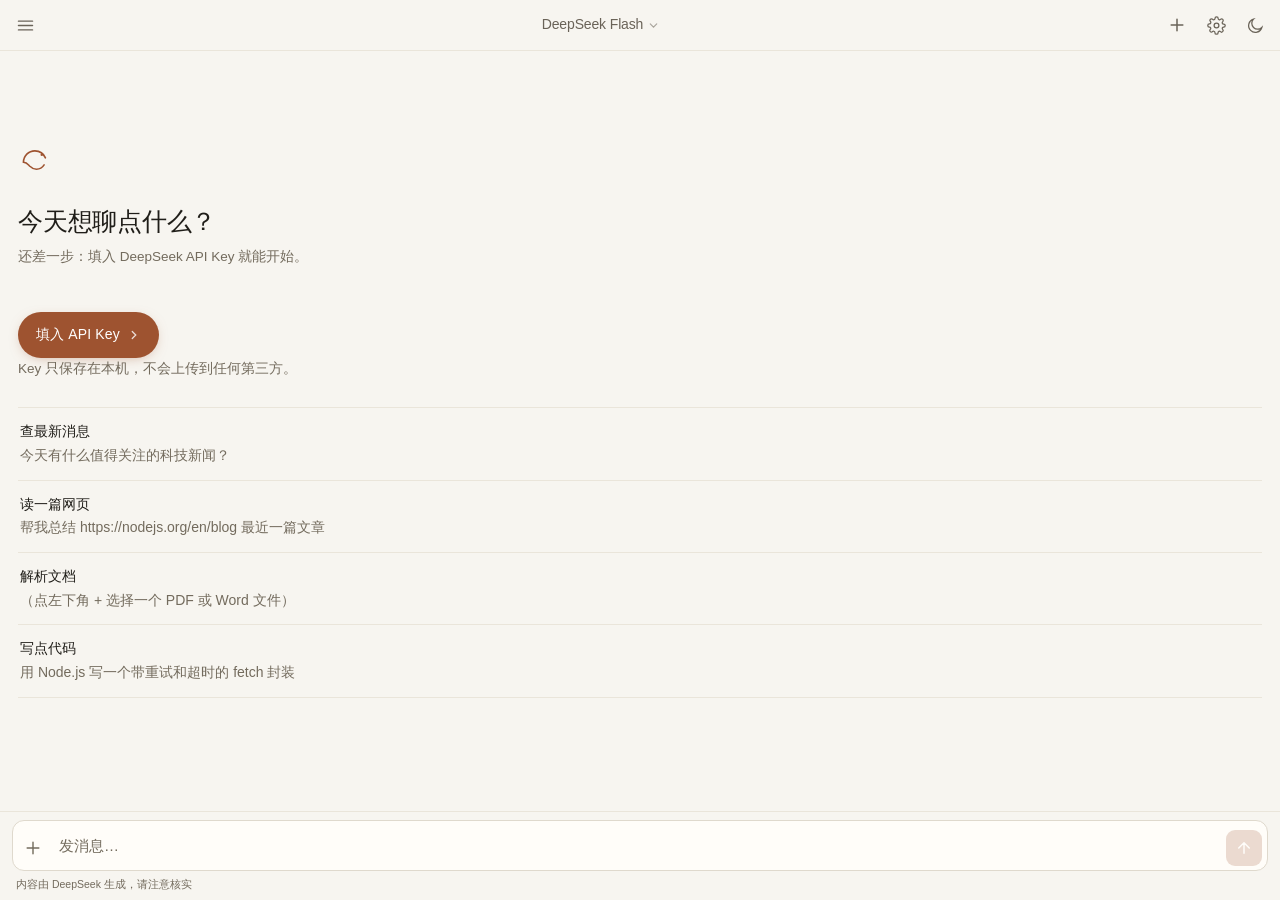
==== android-app/app/src/main/assets/www/index.html @ 434c4b9a "Initial commit: DeepSeek chat app Zero-dependency Node 20+ chat client for DeepSeek's official tool " ====
<!DOCTYPE html>
<html lang="zh-CN">
<head>
<meta charset="UTF-8">
<meta name="viewport" content="width=device-width, initial-scale=1.0, maximum-scale=1.0, user-scalable=no, viewport-fit=cover">
<meta name="theme-color" content="#f7f5f0">
<script>
/* 首帧前定主题：避免深色用户看到一帧白底闪烁。
   这段必须是同步内联脚本，放在任何样式之前。 */
(function () {
  var t;
  try {
    var saved = localStorage.getItem('ds.theme');
    if (saved) t = JSON.parse(saved);
  } catch (e) {}
  if (t !== 'dark' && t !== 'light') {
    t = window.matchMedia('(prefers-color-scheme: dark)').matches ? 'dark' : 'light';
  }
  document.documentElement.dataset.theme = t;
  var m = document.querySelector('meta[name="theme-color"]');
  if (m) m.setAttribute('content', t === 'dark' ? '#17150f' : '#f7f5f0');
})();
</script>
<title>DeepSeek 助手</title>
<link rel="stylesheet" href="style.css">
</head>
<body>

<div class="app" id="app">

  <!-- ============ 顶栏 ============ -->
  <header class="topbar" id="topbar">
    <button class="icon-btn" id="btnMenu" aria-label="会话列表">
      <svg viewBox="0 0 24 24" width="21" height="21" fill="none" stroke="currentColor" stroke-width="1.7" stroke-linecap="round">
        <path d="M4 7h16M4 12h16M4 17h16"/>
      </svg>
    </button>

    <button class="model-pick" id="btnModel">
      <span id="modelName">DeepSeek</span>
      <svg class="chev" viewBox="0 0 24 24" width="13" height="13" fill="none" stroke="currentColor" stroke-width="2" stroke-linecap="round">
        <path d="m6 9 6 6 6-6"/>
      </svg>
    </button>

    <button class="icon-btn" id="btnNew" aria-label="新对话">
      <svg viewBox="0 0 24 24" width="20" height="20" fill="none" stroke="currentColor" stroke-width="1.8" stroke-linecap="round">
        <path d="M12 5v14M5 12h14"/>
      </svg>
    </button>

    <button class="icon-btn" id="btnSettings" aria-label="设置">
      <svg viewBox="0 0 24 24" width="19" height="19" fill="none" stroke="currentColor" stroke-width="1.6" stroke-linecap="round">
        <circle cx="12" cy="12" r="3"/>
        <path d="M19.4 15a1.7 1.7 0 0 0 .34 1.87l.06.06a2 2 0 1 1-2.83 2.83l-.06-.06a1.7 1.7 0 0 0-1.87-.34 1.7 1.7 0 0 0-1.03 1.56V21a2 2 0 1 1-4 0v-.09A1.7 1.7 0 0 0 8.9 19.3a1.7 1.7 0 0 0-1.87.34l-.06.06a2 2 0 1 1-2.83-2.83l.06-.06A1.7 1.7 0 0 0 4.7 15a1.7 1.7 0 0 0-1.56-1.03H3a2 2 0 1 1 0-4h.09A1.7 1.7 0 0 0 4.7 8.9a1.7 1.7 0 0 0-.34-1.87l-.06-.06a2 2 0 1 1 2.83-2.83l.06.06A1.7 1.7 0 0 0 9 4.7h.09A1.7 1.7 0 0 0 10.1 3.14V3a2 2 0 1 1 4 0v.09a1.7 1.7 0 0 0 1.03 1.56 1.7 1.7 0 0 0 1.87-.34l.06-.06a2 2 0 1 1 2.83 2.83l-.06.06A1.7 1.7 0 0 0 19.3 9v.09a1.7 1.7 0 0 0 1.56 1.03H21a2 2 0 1 1 0 4h-.09A1.7 1.7 0 0 0 19.4 15Z"/>
      </svg>
    </button>

    <button class="icon-btn" id="btnTheme" aria-label="切换主题">
      <svg class="ico-sun" viewBox="0 0 24 24" width="19" height="19" fill="none" stroke="currentColor" stroke-width="1.6" stroke-linecap="round">
        <circle cx="12" cy="12" r="4"/>
        <path d="M12 2.5v2M12 19.5v2M2.5 12h2M19.5 12h2M5.2 5.2l1.4 1.4M17.4 17.4l1.4 1.4M18.8 5.2l-1.4 1.4M6.6 17.4l-1.4 1.4"/>
      </svg>
      <svg class="ico-moon" viewBox="0 0 24 24" width="19" height="19" fill="none" stroke="currentColor" stroke-width="1.6" stroke-linecap="round">
        <path d="M20 14.5A8.5 8.5 0 1 1 9.5 4a6.8 6.8 0 0 0 10.5 10.5Z"/>
      </svg>
    </button>
  </header>

  <!-- ============ 聊天区 ============ -->
  <div class="main-wrap">
    <main class="chat-scroll" id="scroll">
      <div class="chat-inner" id="messages"></div>
    </main>
    <button class="to-bottom" id="btnToBottom" hidden aria-label="回到底部">
      <svg viewBox="0 0 24 24" width="17" height="17" fill="none" stroke="currentColor" stroke-width="2" stroke-linecap="round" stroke-linejoin="round">
        <path d="M12 5v14M5 12l7 7 7-7"/>
      </svg>
    </button>
  </div>

  <!-- ============ 输入区 ============ -->
  <div class="composer-wrap">
    <div class="attach-strip" id="attachStrip" hidden></div>
    <div class="composer" id="composer">
      <button class="icon-btn attach-btn" id="btnAttach" aria-label="添加文件">
        <svg viewBox="0 0 24 24" width="20" height="20" fill="none" stroke="currentColor" stroke-width="1.7" stroke-linecap="round">
          <path d="M12 5v14M5 12h14"/>
        </svg>
      </button>
      <textarea id="input" rows="1" placeholder="发消息…" autocomplete="off"></textarea>
      <button class="send-btn" id="btnSend" disabled aria-label="发送">
        <svg class="ico-send" viewBox="0 0 24 24" width="18" height="18" fill="none" stroke="currentColor" stroke-width="2" stroke-linecap="round" stroke-linejoin="round">
          <path d="M12 19V5M5 12l7-7 7 7"/>
        </svg>
        <svg class="ico-stop" viewBox="0 0 24 24" width="15" height="15" fill="currentColor">
          <rect x="6" y="6" width="12" height="12" rx="2.5"/>
        </svg>
      </button>
    </div>
    <div class="composer-hint">
      <span id="hintText">内容由 DeepSeek 生成，请注意核实</span>
      <span class="spacer"></span>
      <span id="usageText"></span>
    </div>
  </div>
</div>

<!-- ============ 会话抽屉 ============ -->
<div class="sheet-mask" id="sheetMask" hidden></div>
<aside class="sheet" id="sheet" hidden>
  <div class="sheet-head">
    <span>会话</span>
    <button class="icon-btn" id="btnCloseSheet" aria-label="关闭">
      <svg viewBox="0 0 24 24" width="18" height="18" fill="none" stroke="currentColor" stroke-width="2" stroke-linecap="round"><path d="M6 6l12 12M18 6 6 18"/></svg>
    </button>
  </div>
  <div class="sheet-search">
    <svg viewBox="0 0 24 24" width="15" height="15" fill="none" stroke="currentColor" stroke-width="1.8" stroke-linecap="round">
      <circle cx="10.5" cy="10.5" r="6"/><path d="m19.5 19.5-4.2-4.2"/>
    </svg>
    <input id="sessionSearch" type="search" placeholder="搜索会话" autocomplete="off" spellcheck="false">
  </div>
  <div class="sheet-list" id="sheetList"></div>
</aside>

<!-- ============ 底部动作面板（附件 / 模型） ============ -->
<div class="sheet-mask" id="actionMask" hidden></div>
<div class="action-sheet" id="actionSheet" hidden>
  <div class="action-title" id="actionTitle"></div>
  <div id="actionBody"></div>
  <button class="action-cancel" id="actionCancel">取消</button>
</div>

<!-- ============ 设置 ============ -->
<div class="sheet-mask" id="settingsMask" hidden></div>
<div class="fullsheet" id="settings" hidden>
  <div class="sheet-head">
    <span>设置</span>
    <button class="icon-btn" id="btnCloseSettings" aria-label="关闭">
      <svg viewBox="0 0 24 24" width="18" height="18" fill="none" stroke="currentColor" stroke-width="2" stroke-linecap="round"><path d="M6 6l12 12M18 6 6 18"/></svg>
    </button>
  </div>
  <div class="sheet-body">

    <div class="field-group">连接</div>

    <label class="field">
      <span class="field-label">DeepSeek API Key</span>
      <div class="input-row">
        <input type="password" id="apiKeyInput" placeholder="sk-…" autocomplete="off" spellcheck="false">
        <button class="btn-line" id="btnToggleKey">显示</button>
      </div>
      <span class="field-hint">在 platform.deepseek.com 创建。密钥只保存在本机，不会上传到任何第三方。</span>
    </label>

    <label class="field">
      <span class="field-label">模型</span>
      <div class="seg" id="modelSeg">
        <button data-model="deepseek-flash" class="on">Flash · 快</button>
        <button data-model="deepseek-v4-pro">V4 Pro · 强</button>
      </div>
      <span class="field-hint">联网搜索、阅读链接、文件解析都只在 Flash 上可用；Pro 只做纯文本推理。</span>
    </label>

    <div class="field-group">能力</div>

    <div class="field">
      <span class="field-label">全家桶能力</span>
      <label class="switch-row">
        <span>
          <b>联网搜索</b>
          <em>需要实时信息时模型自己去查，并附来源</em>
        </span>
        <input type="checkbox" id="swSearch" checked>
      </label>
      <label class="switch-row">
        <span>
          <b>深度思考</b>
          <em>开启后模型边推理边搜索，最多约 20 步</em>
        </span>
        <input type="checkbox" id="swThinking">
      </label>
      <label class="switch-row">
        <span>
          <b>阅读链接</b>
          <em>消息里出现网址时自动抓取正文</em>
        </span>
        <input type="checkbox" id="swReadUrl" checked>
      </label>
      <label class="switch-row">
        <span>
          <b>内容安全</b>
          <em>输入输出过一遍风险审核</em>
        </span>
        <input type="checkbox" id="swSafety">
      </label>
      <label class="switch-row">
        <span>
          <b>自动标题</b>
          <em>回答结束时由服务端生成简短会话标题</em>
        </span>
        <input type="checkbox" id="swAutoTitle" checked>
      </label>
    </div>

    <div class="field-group">行为</div>

    <label class="field">
      <span class="field-label">系统提示词</span>
      <textarea id="sysPrompt" rows="4" spellcheck="false"></textarea>
    </label>

    <div class="field">
      <span class="field-label">关于</span>
      <div class="about" id="aboutText"></div>
    </div>

  </div>
  <div class="sheet-foot">
    <button class="btn-plain" id="btnTest">测试连接</button>
    <button class="btn-fill" id="btnSave">保存</button>
  </div>
</div>

<div class="toast" id="toast" hidden></div>

<script src="md.js"></script>
<script src="app.js"></script>
</body>
</html>
---- android-app/app/src/main/assets/www/style.css ----
/* =========================================================
   DeepSeek 助手 · 安卓端
   设计语言：纸墨。无渐变、无发光，细线分隔 + 排版层级。
   ========================================================= */

:root {
  --sans: -apple-system, "Noto Sans CJK SC", "Source Han Sans SC", "PingFang SC", Roboto, sans-serif;
  --serif: "Noto Serif CJK SC", "Source Han Serif SC", "Songti SC", Georgia, serif;
  --mono: ui-monospace, "JetBrains Mono", "Roboto Mono", Menlo, monospace;

  --safe-top: 0px;
  --safe-bottom: 0px;
  --safe-left: 0px;
  --safe-right: 0px;

  --r: 10px;
}

html[data-theme="light"] {
  --bg: #f7f5f0;
  --bg-2: #f0ede6;
  --surface: #fffdf9;
  --line: #dfd9cd;
  --line-soft: #eae5da;
  --text: #201e19;
  --text-dim: #6a6358;
  --text-faint: #736b5d;
  --accent: #9e5330;
  --accent-soft: rgba(158, 83, 48, .09);
  --code-bg: #f3efe6;
  --ok: #4a7657;
  --err: #ac4033;
  --mask: rgba(20, 17, 12, .4);
  --shadow: 0 -10px 40px -18px rgba(50, 42, 30, .4);
  color-scheme: light;
}

html[data-theme="dark"] {
  --bg: #17150f;
  --bg-2: #131109;
  --surface: #1e1c15;
  --line: #322e25;
  --line-soft: #292519;
  --text: #ece7dc;
  --text-dim: #a29a8b;
  --text-faint: #877f70;
  --accent: #cd8055;
  --accent-soft: rgba(205, 128, 85, .12);
  --code-bg: #1a180f;
  --ok: #7aa88a;
  --err: #d4705f;
  --mask: rgba(0, 0, 0, .62);
  --shadow: 0 -10px 40px -12px rgba(0, 0, 0, .9);
  color-scheme: dark;
}

* { box-sizing: border-box; -webkit-tap-highlight-color: transparent; }
[hidden] { display: none !important; }
html, body { height: 100%; }

body {
  margin: 0;
  background: var(--bg);
  color: var(--text);
  font-family: var(--sans);
  font-size: 15px;
  line-height: 1.7;
  -webkit-font-smoothing: antialiased;
  overflow: hidden;
  overscroll-behavior: none;
}

button { font: inherit; color: inherit; background: none; border: 0; padding: 0; cursor: pointer; }
/* 不整体降透明度：改用背景反馈，避免大按钮按下时突然"变灰" */

/* 正文可选中，方便长按复制；但按钮和标签不参与选择 */
.prose, .bubble, .reasoning-body, .tool-result { -webkit-user-select: text; user-select: text; }
button, .icon-btn, .tool-head, .reasoning-head, .chip, .sess, .field-label { -webkit-user-select: none; user-select: none; }
input, textarea { font: inherit; color: inherit; }
::selection { background: var(--accent-soft); }

.app {
  display: flex;
  flex-direction: column;
  height: 100dvh;
  padding-top: var(--safe-top);
  padding-bottom: var(--safe-bottom);
  padding-left: var(--safe-left);
  padding-right: var(--safe-right);
}

/* ================= 顶栏 ================= */
.topbar {
  flex: 0 0 auto;
  display: flex;
  align-items: center;
  gap: 1px;
  padding: 6px 6px;
  border-bottom: 1px solid var(--line-soft);
  background: var(--bg);
  z-index: 20;
}
.icon-btn {
  width: 38px;
  height: 38px;
  display: grid;
  place-items: center;
  color: var(--text-dim);
  border-radius: var(--r);
  flex: 0 0 auto;
}
.icon-btn:active { background: var(--bg-2); }

.model-pick {
  flex: 1;
  min-width: 0;
  display: flex;
  align-items: center;
  justify-content: center;
  gap: 4px;
  height: 38px;
  padding: 0 8px;
  color: var(--text-dim);
  font-size: 14px;
  letter-spacing: -.01em;
}
.model-pick span {
  overflow: hidden;
  text-overflow: ellipsis;
  white-space: nowrap;
}
.model-pick .chev { flex: 0 0 auto; opacity: .55; }

html[data-theme="light"] .ico-sun { display: none; }
html[data-theme="dark"] .ico-moon { display: none; }

/* ================= 聊天区 ================= */
.chat-scroll {
  flex: 1;
  overflow-y: auto;
  overflow-x: hidden;
  -webkit-overflow-scrolling: touch;
}
.chat-inner {
  padding: 18px 16px 26px;
  min-height: 100%;
}

/* 欢迎页 */
.welcome { padding: 8vh 2px 0; }
.welcome-mark { color: var(--accent); margin-bottom: 22px; }
.welcome h1 {
  font-family: var(--serif);
  font-size: 25px;
  font-weight: 400;
  line-height: 1.32;
  letter-spacing: -.01em;
  margin: 0 0 8px;
}
.welcome p {
  color: var(--text-faint);
  font-size: 13.5px;
  margin: 0 0 26px;
}
.suggests { border-top: 1px solid var(--line-soft); }
.suggest {
  display: block;
  width: 100%;
  text-align: left;
  padding: 13px 2px;
  border-bottom: 1px solid var(--line-soft);
  font-size: 14px;
  color: var(--text-faint);
  line-height: 1.55;
}
.suggest b {
  display: block;
  color: var(--text);
  font-weight: 500;
  margin-bottom: 2px;
}
.suggest:active { background: var(--bg-2); }

/* 消息 */
.msg { margin-bottom: 26px; animation: rise .22s ease; }
@keyframes rise { from { opacity: 0; transform: translateY(4px); } to { opacity: 1; transform: none; } }

.msg-role {
  font-family: var(--mono);
  font-size: 10px;
  letter-spacing: .12em;
  text-transform: uppercase;
  color: var(--text-faint);
  margin-bottom: 7px;
  display: flex;
  align-items: center;
  gap: 7px;
}
.model-tag {
  font-size: 9px;
  letter-spacing: .08em;
  border: 1px solid var(--line);
  border-radius: 3px;
  padding: 0 4px;
  color: var(--text-faint);
}

.msg.user .bubble {
  font-size: 15.5px;
  line-height: 1.68;
  white-space: pre-wrap;
  word-break: break-word;
  border-left: 1px solid var(--line);
  padding-left: 13px;
}

.prose {
  font-size: 15px;
  line-height: 1.76;
  word-wrap: break-word;
  overflow-wrap: break-word;
}
.prose > *:first-child { margin-top: 0; }
.prose > *:last-child { margin-bottom: 0; }
.prose p { margin: 0 0 13px; }
.prose h1, .prose h2, .prose h3, .prose h4 {
  font-family: var(--serif);
  font-weight: 500;
  letter-spacing: -.01em;
  line-height: 1.36;
  margin: 24px 0 9px;
}
.prose h1 { font-size: 21px; }
.prose h2 { font-size: 18.5px; }
.prose h3 { font-size: 16.5px; }
.prose h4 { font-size: 15px; font-family: var(--sans); font-weight: 600; color: var(--text-dim); }
.prose ul, .prose ol { margin: 0 0 13px; padding-left: 20px; }
.prose li { margin: 5px 0; }
.prose li::marker { color: var(--text-faint); }
.prose a { color: var(--accent); text-decoration: none; border-bottom: 1px solid var(--accent-soft); }
.prose strong { font-weight: 600; }
.prose em { font-style: italic; }
.prose del { color: var(--text-faint); }
.prose hr { border: 0; border-top: 1px solid var(--line-soft); margin: 22px 0; }
.prose blockquote {
  margin: 0 0 13px;
  padding: 1px 0 1px 13px;
  border-left: 1px solid var(--line);
  color: var(--text-dim);
  font-style: italic;
}
.prose code {
  font-family: var(--mono);
  font-size: .86em;
  background: var(--surface);
  border-radius: 4px;
  padding: 1.5px 4.5px;
  color: var(--accent);
}
.prose pre {
  margin: 0 0 14px;
  background: var(--code-bg);
  border: 1px solid var(--line-soft);
  border-radius: 9px;
  overflow: hidden;
}
.prose pre .code-head {
  display: flex;
  align-items: center;
  padding: 6px 11px;
  border-bottom: 1px solid var(--line-soft);
  font-family: var(--mono);
  font-size: 10px;
  letter-spacing: .09em;
  text-transform: uppercase;
  color: var(--text-faint);
}
.prose pre .copy-code {
  margin-left: auto;
  font-family: var(--sans);
  font-size: 11px;
  letter-spacing: 0;
  text-transform: none;
  color: var(--text-faint);
  padding: 3px 7px;
}
.prose pre code {
  display: block;
  padding: 11px 12px;
  overflow-x: auto;
  background: transparent;
  color: var(--text);
  font-size: 12.4px;
  line-height: 1.66;
  white-space: pre;
  border-radius: 0;
}
html[data-theme="light"] .tok-k { color: #8a4f7d; }
html[data-theme="light"] .tok-s { color: #4f7a52; }
html[data-theme="light"] .tok-c { color: #a29a8b; font-style: italic; }
html[data-theme="light"] .tok-n { color: #9a6320; }
html[data-theme="light"] .tok-f { color: #3f6a8a; }
html[data-theme="dark"] .tok-k { color: #c79ac0; }
html[data-theme="dark"] .tok-s { color: #9cbc8e; }
html[data-theme="dark"] .tok-c { color: #6a6255; font-style: italic; }
html[data-theme="dark"] .tok-n { color: #d3a06a; }
html[data-theme="dark"] .tok-f { color: #8fb0c8; }

.prose .table-wrap { overflow-x: auto; margin: 0 0 14px; }
.prose table { border-collapse: collapse; width: 100%; font-size: 13.5px; }
.prose th, .prose td {
  border-bottom: 1px solid var(--line-soft);
  padding: 7px 10px 7px 0;
  text-align: left;
  vertical-align: top;
}
.prose thead th {
  border-bottom: 1px solid var(--line);
  font-weight: 500;
  font-size: 12px;
  color: var(--text-dim);
  white-space: nowrap;
}

/* 思考 */
.reasoning {
  margin: 0 0 13px;
  border-left: 1px solid var(--line);
  padding-left: 12px;
}
.reasoning-head {
  display: flex;
  align-items: center;
  gap: 7px;
  width: 100%;
  font-size: 12px;
  color: var(--text-faint);
  text-align: left;
  padding: 2px 0;
}
.reasoning-head .caret { margin-left: auto; transition: transform .18s; opacity: .6; }
.reasoning.open .reasoning-head .caret { transform: rotate(90deg); }
.reasoning-body {
  display: none;
  margin-top: 8px;
  font-size: 13px;
  color: var(--text-dim);
  white-space: pre-wrap;
  word-break: break-word;
  max-height: 40vh;
  overflow-y: auto;
}
.reasoning.open .reasoning-body { display: block; }

.spinner {
  width: 10px; height: 10px;
  border-radius: 50%;
  border: 1px solid var(--line);
  border-top-color: var(--accent);
  animation: spin .75s linear infinite;
  flex: 0 0 auto;
}
@keyframes spin { to { transform: rotate(360deg); } }

/* 工具调用（官方 server_tool_calls） */
.tool-stack { display: flex; flex-direction: column; gap: 3px; margin: 0 0 13px; }
.tool-card { border: 0; }
.tool-head {
  display: flex;
  align-items: center;
  gap: 7px;
  width: 100%;
  padding: 5px 0;
  font-size: 12.5px;
  color: var(--text-faint);
  text-align: left;
}
.tool-ico { width: 14px; height: 14px; display: grid; place-items: center; flex: 0 0 auto; }
.tool-card.ok .tool-ico { color: var(--ok); }
.tool-card.fail .tool-ico { color: var(--err); }
.tool-label { flex: 1; overflow: hidden; text-overflow: ellipsis; white-space: nowrap; }
.tool-meta { font-family: var(--mono); font-size: 10px; color: var(--text-faint); flex: 0 0 auto; }
.tool-body {
  display: none;
  margin: 1px 0 7px;
  border-left: 1px solid var(--line);
}
.tool-card.open .tool-body { display: block; }
.tool-result {
  display: block;
  padding: 6px 0 6px 11px;
  border-bottom: 1px solid var(--line-soft);
  text-decoration: none;
  color: var(--text-dim);
}
.tool-result:last-child { border-bottom: 0; }
.tool-result .r-title { display: block; font-size: 13px; color: var(--text); }
.tool-result .r-url {
  display: block;
  font-family: var(--mono);
  font-size: 10.5px;
  color: var(--text-faint);
  overflow: hidden;
  text-overflow: ellipsis;
  white-space: nowrap;
}
.tool-result .r-snip {
  display: block;
  font-size: 12px;
  color: var(--text-faint);
  margin-top: 2px;
  line-height: 1.5;
}
.tool-err { color: var(--err); font-size: 12px; padding: 6px 0 6px 11px; }

/* 附件条 */
.attach-strip {
  display: flex;
  gap: 8px;
  overflow-x: auto;
  padding: 0 0 8px;
  max-width: 100%;
}
.chip {
  display: flex;
  align-items: center;
  gap: 7px;
  flex: 0 0 auto;
  max-width: 210px;
  padding: 6px 8px 6px 9px;
  border: 1px solid var(--line);
  border-radius: 9px;
  background: var(--surface);
  font-size: 12px;
  color: var(--text-dim);
}
.chip .c-name {
  overflow: hidden;
  text-overflow: ellipsis;
  white-space: nowrap;
  max-width: 140px;
}
.chip .c-size { font-family: var(--mono); font-size: 10px; color: var(--text-faint); flex: 0 0 auto; }
.chip .c-x { color: var(--text-faint); padding: 2px; flex: 0 0 auto; }
.chip.uploading { opacity: .6; }
.chip .mini-spin {
  width: 9px; height: 9px; border-radius: 50%;
  border: 1px solid var(--line); border-top-color: var(--accent);
  animation: spin .7s linear infinite;
}

/* 错误 */
.err-box {
  border-left: 2px solid var(--err);
  padding: 2px 0 2px 11px;
  color: var(--err);
  font-size: 13.5px;
  white-space: pre-wrap;
  margin-bottom: 10px;
}
.caret-blink {
  display: inline-block;
  width: 2px; height: 15px;
  background: var(--accent);
  vertical-align: -2px;
  animation: blink 1.1s steps(2) infinite;
}
@keyframes blink { 50% { opacity: .15; } }

.msg-actions { display: flex; gap: 4px; margin-top: 8px; }
.msg-actions button {
  font-size: 12px;
  color: var(--text-faint);
  padding: 5px 9px;
  border-radius: 7px;
  border: 1px solid transparent;
}
.msg-actions button:active { background: var(--bg-2); }
/* 用户提问的操作行：触屏没有 hover，常显 */
.msg.user .user-actions { margin-top: 6px; }

/* 分支切换器 ‹ 1/2 ›：贴在角色行末尾 */
.branch-switch {
  display: inline-flex;
  align-items: center;
  gap: 0;
  margin-left: 8px;
  border: 1px solid var(--line);
  border-radius: 5px;
  font-family: var(--mono);
  font-size: 11px;
  letter-spacing: 0;
  text-transform: none;
  color: var(--text-faint);
}
.branch-switch button {
  padding: 2px 7px;
  color: var(--text-faint);
  font-size: 13px;
  line-height: 1.2;
}
.branch-switch button:disabled { opacity: .28; }
.branch-switch button:active:not(:disabled) { background: var(--bg-2); }
.branch-switch .b-count { padding: 0 3px; font-size: 10.5px; }

/* ================= 输入区 ================= */
.composer-wrap {
  flex: 0 0 auto;
  padding: 8px 12px 6px;
  background: var(--bg);
  border-top: 1px solid var(--line-soft);
}
.composer {
  display: flex;
  align-items: flex-end;
  gap: 4px;
  background: var(--surface);
  border: 1px solid var(--line);
  border-radius: 12px;
  padding: 4px 5px 4px 2px;
}
.composer:focus-within { border-color: var(--text-faint); }
.composer textarea {
  flex: 1;
  background: transparent;
  border: 0;
  outline: 0;
  resize: none;
  padding: 9px 4px;
  max-height: 132px;
  font-size: 15px;
  line-height: 1.55;
}
.composer textarea::placeholder { color: var(--text-faint); }
.attach-btn { width: 36px; height: 36px; color: var(--text-faint); }
.send-btn {
  width: 36px; height: 36px;
  border-radius: 9px;
  background: var(--accent);
  color: #fff;
  display: grid;
  place-items: center;
  flex: 0 0 auto;
  transition: opacity .14s;
}
html[data-theme="dark"] .send-btn { color: #1a1710; }
.send-btn:disabled { opacity: .2; }
.send-btn .ico-stop { display: none; }
.send-btn.stop .ico-send { display: none; }
.send-btn.stop .ico-stop { display: block; }
.send-btn.stop { background: var(--surface); color: var(--text-dim); border: 1px solid var(--line); }

.composer-hint {
  display: flex;
  gap: 8px;
  padding: 5px 4px 0;
  font-size: 10.5px;
  color: var(--text-faint);
}
.composer-hint .spacer { flex: 1; }

/* ================= 抽屉 / 面板 ================= */
.sheet-mask {
  position: fixed;
  inset: 0;
  background: var(--mask);
  z-index: 40;
  animation: fade .16s ease;
}
@keyframes fade { from { opacity: 0; } }

.sheet {
  position: fixed;
  top: 0; bottom: 0; left: 0;
  width: min(78vw, 320px);
  background: var(--bg-2);
  border-right: 1px solid var(--line-soft);
  z-index: 45;
  display: flex;
  flex-direction: column;
  padding-top: var(--safe-top);
  padding-bottom: var(--safe-bottom);
  animation: slideIn .22s cubic-bezier(.3,.8,.3,1);
}
@keyframes slideIn { from { transform: translateX(-100%); } }

.sheet-head {
  display: flex;
  align-items: center;
  padding: 10px 8px 10px 18px;
  font-size: 14px;
  color: var(--text-dim);
  border-bottom: 1px solid var(--line-soft);
}
.sheet-head span { flex: 1; }

.sheet-list { flex: 1; overflow-y: auto; padding: 8px 8px 20px; }
.sess {
  display: flex;
  align-items: center;
  gap: 8px;
  padding: 10px 10px;
  border-radius: 9px;
  color: var(--text-dim);
  font-size: 14px;
}
.sess:active { background: var(--bg); }
.sess.active { background: var(--accent-soft); color: var(--text); }
.sess .s-title { flex: 1; overflow: hidden; text-overflow: ellipsis; white-space: nowrap; }
.sess .s-time { font-family: var(--mono); font-size: 10px; color: var(--text-faint); flex: 0 0 auto; }
.sess .s-del { color: var(--text-faint); padding: 3px; flex: 0 0 auto; }
.empty {
  padding: 30px 16px;
  text-align: center;
  color: var(--text-faint);
  font-size: 12.5px;
  line-height: 1.8;
  white-space: pre-line;
}

/* 底部动作面板 */
.action-sheet {
  position: fixed;
  left: 0; right: 0; bottom: 0;
  z-index: 60;
  background: var(--bg-2);
  border-top: 1px solid var(--line);
  border-radius: 16px 16px 0 0;
  padding: 6px 10px calc(10px + var(--safe-bottom));
  animation: slideUp .22s cubic-bezier(.3,.8,.3,1);
}
@keyframes slideUp { from { transform: translateY(100%); } }
.action-title {
  font-size: 11px;
  letter-spacing: .1em;
  text-transform: uppercase;
  color: var(--text-faint);
  font-family: var(--mono);
  padding: 12px 8px 6px;
}
.action-item {
  display: flex;
  align-items: center;
  gap: 11px;
  width: 100%;
  padding: 13px 8px;
  text-align: left;
  font-size: 15px;
  color: var(--text);
  border-radius: 9px;
}
.action-item:active { background: var(--surface); }
.action-item.danger { color: var(--err); }
.action-cancel {
  width: 100%;
  margin-top: 4px;
  padding: 13px;
  font-size: 15px;
  color: var(--text-dim);
  border-top: 1px solid var(--line-soft);
}

/* 全屏设置 */
.fullsheet {
  position: fixed;
  inset: 0;
  z-index: 60;
  background: var(--bg);
  display: flex;
  flex-direction: column;
  padding-top: var(--safe-top);
  padding-bottom: var(--safe-bottom);
  animation: slideUp2 .22s cubic-bezier(.3,.8,.3,1);
}
@keyframes slideUp2 { from { transform: translateY(14px); opacity: 0; } }
.sheet-body {
  flex: 1;
  overflow-y: auto;
  padding: 18px 18px 30px;
  display: flex;
  flex-direction: column;
  gap: 20px;
}
.sheet-foot {
  display: flex;
  gap: 10px;
  padding: 10px 18px calc(10px + var(--safe-bottom));
  border-top: 1px solid var(--line-soft);
  background: var(--bg-2);
}

.field { display: flex; flex-direction: column; gap: 7px; }
.field-label { font-size: 12.5px; font-weight: 500; }
.field-hint { font-size: 11.5px; color: var(--text-faint); line-height: 1.6; }
.field input[type="text"], .field input[type="password"], .field textarea {
  background: var(--surface);
  border: 1px solid var(--line);
  border-radius: 9px;
  padding: 10px 12px;
  font-size: 14px;
  outline: 0;
  width: 100%;
}
.field input:focus, .field textarea:focus { border-color: var(--accent); }
.field textarea { resize: vertical; font-family: var(--mono); font-size: 12.5px; line-height: 1.6; }
.input-row { display: flex; gap: 8px; }
.input-row input { flex: 1; }
.btn-line {
  border: 1px solid var(--line);
  border-radius: 9px;
  padding: 0 13px;
  font-size: 13px;
  color: var(--text-dim);
  flex: 0 0 auto;
}
.btn-plain {
  flex: 1;
  padding: 12px;
  border-radius: 10px;
  border: 1px solid var(--line);
  font-size: 14.5px;
  color: var(--text-dim);
}
.btn-fill {
  flex: 1.4;
  padding: 12px;
  border-radius: 10px;
  background: var(--text);
  color: var(--bg);
  font-size: 14.5px;
  font-weight: 500;
}

.seg {
  display: flex;
  border: 1px solid var(--line);
  border-radius: 9px;
  overflow: hidden;
}
.seg button {
  flex: 1;
  padding: 10px 6px;
  font-size: 13.5px;
  color: var(--text-faint);
}
.seg button.on { background: var(--accent-soft); color: var(--accent); }

.switch-row {
  display: flex;
  align-items: center;
  justify-content: space-between;
  gap: 14px;
  padding: 11px 0;
  border-bottom: 1px solid var(--line-soft);
}
.switch-row > span { display: flex; flex-direction: column; gap: 1px; }
.switch-row b { font-size: 14px; font-weight: 500; }
.switch-row em { font-size: 11.5px; color: var(--text-faint); font-style: normal; line-height: 1.5; }
input[type="checkbox"] {
  appearance: none;
  width: 42px; height: 25px;
  border-radius: 99px;
  background: var(--line);
  position: relative;
  flex: 0 0 auto;
  transition: background .18s;
}
input[type="checkbox"]::after {
  content: "";
  position: absolute;
  top: 3px; left: 3px;
  width: 19px; height: 19px;
  border-radius: 50%;
  background: var(--bg);
  transition: .18s;
}
input[type="checkbox"]:checked { background: var(--accent); }
input[type="checkbox"]:checked::after { left: 20px; }

.about { font-size: 11.5px; color: var(--text-faint); line-height: 1.8; }
.about code { font-family: var(--mono); font-size: 10.5px; background: var(--surface); padding: 1px 4px; border-radius: 3px; }

/* Toast */
.toast {
  position: fixed;
  left: 50%;
  bottom: calc(96px + var(--safe-bottom));
  transform: translateX(-50%) translateY(6px);
  background: var(--text);
  color: var(--bg);
  padding: 9px 16px;
  border-radius: 99px;
  font-size: 12.5px;
  z-index: 90;
  opacity: 0;
  transition: .2s;
  pointer-events: none;
  max-width: 84vw;
  text-align: center;
}
.toast.show { opacity: 1; transform: translateX(-50%) translateY(0); }
.toast.err { background: var(--err); color: #fff; }

@media (prefers-reduced-motion: reduce) {
  *, *::before, *::after { animation-duration: .01ms !important; transition-duration: .01ms !important; }
}

/* ---------------- 引用角标 + 来源列表 ---------------- */
.prose sup.cite {
  display: inline-flex;
  align-items: center;
  justify-content: center;
  min-width: 15px;
  height: 15px;
  padding: 0 4px;
  margin: 0 2px 0 1px;
  vertical-align: super;
  font-family: var(--mono);
  font-size: 9.5px;
  line-height: 1;
  color: var(--accent);
  background: var(--accent-soft);
  border-radius: 4px;
  cursor: pointer;
  -webkit-tap-highlight-color: transparent;
}
.prose sup.cite:active { background: var(--accent); color: var(--surface); }

.prose .sources {
  margin: 18px 0 2px;
  padding-top: 12px;
  border-top: 1px solid var(--line-soft);
}
.prose .sources-head {
  font-family: var(--mono);
  font-size: 10px;
  letter-spacing: .12em;
  text-transform: uppercase;
  color: var(--text-faint);
  margin-bottom: 7px;
}
.prose .source-row {
  display: flex;
  gap: 8px;
  align-items: baseline;
  padding: 5px 0;
  text-decoration: none;
  border-bottom: 1px solid var(--line-soft);
}
.prose .source-row:last-child { border-bottom: 0; }
.prose .sd-idx {
  font-family: var(--mono);
  font-size: 10px;
  color: var(--text-faint);
  flex: 0 0 14px;
}
.prose .sd-main { display: flex; flex-direction: column; gap: 1px; min-width: 0; }
.prose .sd-title {
  font-size: 12.5px;
  color: var(--text);
  line-height: 1.45;
  overflow: hidden;
  display: -webkit-box;
  -webkit-line-clamp: 2;
  -webkit-box-orient: vertical;
}
.prose .sd-url {
  font-family: var(--mono);
  font-size: 10px;
  color: var(--text-faint);
}

/* 工具卡状态 */
.tool-card.running .tool-meta { color: var(--accent); }
.tool-card.running .tool-ico { animation: pulse 1.4s ease-in-out infinite; }
@keyframes pulse { 0%,100% { opacity: .45; } 50% { opacity: 1; } }
.tool-empty {
  font-size: 12px;
  color: var(--text-faint);
  padding: 5px 0 5px 11px;
}
.img-grid {
  display: grid;
  grid-template-columns: repeat(auto-fill, minmax(74px, 1fr));
  gap: 5px;
  padding: 7px 0;
}
.img-grid img {
  width: 100%;
  aspect-ratio: 1;
  object-fit: cover;
  border-radius: 6px;
  border: 1px solid var(--line-soft);
  display: block;
}

/* ================= 主区包裹 + 回到底部 ================= */
.main-wrap {
  flex: 1;
  position: relative;
  min-height: 0;
  display: flex;
  flex-direction: column;
}
.main-wrap .chat-scroll { flex: 1; }

.to-bottom {
  position: absolute;
  left: 50%;
  transform: translateX(-50%);
  bottom: 12px;
  width: 34px;
  height: 34px;
  display: grid;
  place-items: center;
  border-radius: 50%;
  background: var(--surface);
  color: var(--text-dim);
  border: 1px solid var(--line);
  box-shadow: 0 3px 12px -4px rgba(40, 33, 22, .28);
  z-index: 15;
  opacity: 0;
  pointer-events: none;
  transition: opacity .16s, transform .16s;
  transform: translateX(-50%) translateY(6px);
}
.to-bottom.show {
  opacity: 1;
  pointer-events: auto;
  transform: translateX(-50%) translateY(0);
}
.to-bottom:active { background: var(--bg-2); }

/* ================= 会话搜索 ================= */
.sheet-search {
  display: flex;
  align-items: center;
  gap: 7px;
  margin: 8px 12px 2px;
  padding: 0 10px;
  height: 34px;
  border-radius: 9px;
  background: var(--bg-2);
  color: var(--text-faint);
}
.sheet-search input {
  flex: 1;
  min-width: 0;
  background: transparent;
  border: 0;
  outline: none;
  font-size: 13.5px;
  color: var(--text);
}
.sheet-search input::placeholder { color: var(--text-faint); }
.sheet-search input::-webkit-search-cancel-button { display: none; }

/* ================= 提示块 / 错误块 ================= */
.notice-box {
  margin: 10px 0 0;
  padding: 8px 11px;
  font-size: 12.5px;
  line-height: 1.5;
  color: var(--text-dim);
  background: var(--bg-2);
  border-left: 2px solid var(--line);
  border-radius: 0 6px 6px 0;
}
.notice-box.warn {
  color: #9a6320;
  background: rgba(158, 99, 32, .07);
  border-left-color: #b3762c;
}
html[data-theme="dark"] .notice-box.warn {
  color: #d9a469;
  background: rgba(211, 160, 106, .1);
}

.err-box {
  display: flex;
  align-items: center;
  gap: 10px;
  margin: 10px 0 0;
  padding: 9px 11px;
  font-size: 12.5px;
  line-height: 1.5;
  color: var(--err);
  background: rgba(172, 64, 51, .07);
  border-left: 2px solid var(--err);
  border-radius: 0 6px 6px 0;
}
.err-box .err-text { flex: 1; min-width: 0; }
.err-box .err-retry {
  flex: 0 0 auto;
  font-size: 12px;
  padding: 4px 10px;
  border: 1px solid currentColor;
  border-radius: 6px;
  color: var(--err);
  opacity: .85;
}
.err-box .err-retry:active { opacity: 1; background: rgba(172, 64, 51, .1); }

/* 失败/取消的附件 chip */
.chip.is-error { border-color: var(--err); color: var(--err); }
.chip.is-image { border-color: var(--line); }

/* =========================================================
   触摸目标：视觉尺寸不变，用伪元素把热区撑到 44–48px
   Android 建议最小 48dp；手指约 8mm，17px 在 3x 屏只有 4mm
   ========================================================= */

/* 通用：给小型可点元素加不可见热区 */
.chip .c-x,
.sess .s-del,
.msg-actions button,
.prose pre .copy-code,
.prose sup.cite {
  position: relative;
}
.chip .c-x::after,
.sess .s-del::after,
.msg-actions button::after,
.prose pre .copy-code::after {
  content: '';
  position: absolute;
  left: 50%;
  top: 50%;
  transform: translate(-50%, -50%);
  width: max(100%, 44px);
  height: max(100%, 44px);
}

/* 附件 chip 的 × 需要更大，且不能盖住整个 chip 导致误触标签 */
.chip .c-x::after { width: 38px; height: 44px; }
/* 会话删除：靠右，热区不要越界到标题上 */
.sess .s-del::after { width: 44px; height: 44px; left: auto; right: 0; transform: translateY(-50%); }
/* 消息操作按钮：高度撑到 40，宽度按内容 */
.msg-actions button::after { width: calc(100% + 8px); height: 40px; }
/* 代码块复制 */
.prose pre .copy-code::after { width: calc(100% + 14px); height: 38px; }

/* 引用角标：视觉 15px，热区 30px（太大会误触正文） */
.prose sup.cite::after {
  content: '';
  position: absolute;
  left: 50%;
  top: 50%;
  transform: translate(-50%, -50%);
  width: 30px;
  height: 30px;
}

/* 顶栏与输入区按钮：36–38 → 44 热区 */
.icon-btn { position: relative; }
.icon-btn::after {
  content: '';
  position: absolute;
  left: 50%;
  top: 50%;
  transform: translate(-50%, -50%);
  width: max(100%, 44px);
  height: max(100%, 44px);
}

/* 回到底部：34 → 44 */
.to-bottom { width: 40px; height: 40px; }

/* 未选中态的可点元素给出按压反馈，避免"点了没反应"的错觉 */
.chip .c-x:active,
.sess .s-del:active { background: var(--bg-2); border-radius: 6px; }

/* ================= 首次引导 ================= */
.onboard-btn {
  display: inline-flex;
  align-items: center;
  gap: 7px;
  margin: 18px 0 0;
  padding: 11px 18px;
  border-radius: 999px;
  background: var(--accent);
  color: #fff;
  font-size: 14px;
  letter-spacing: .01em;
  box-shadow: 0 3px 14px -6px rgba(158, 83, 48, .6);
  transition: transform .12s, box-shadow .12s;
}
html[data-theme="dark"] .onboard-btn { color: #1a1710; }
.onboard-btn:active { transform: scale(.97); box-shadow: 0 1px 6px -4px rgba(158, 83, 48, .5); }
.onboard-btn svg { opacity: .8; }

.onboard-hint {
  margin: 10px 0 0;
  font-size: 11.5px;
  color: var(--text-faint);
}

/* ================= 代码块横向滚动提示 ================= */
.prose pre code {
  /* 右侧渐隐，暗示还能继续横向滚动 */
  background-image: linear-gradient(to right, transparent calc(100% - 22px), var(--code-bg) 100%);
  background-attachment: local;
}
.prose .table-wrap {
  background-image: linear-gradient(to right, transparent calc(100% - 22px), var(--bg) 100%);
  background-attachment: local;
}

/* ================= 工具卡展开过渡 ================= */
.tool-card .tool-body {
  overflow: hidden;
}
.tool-card.open .tool-body {
  animation: unfold .18s ease;
}
@keyframes unfold {
  from { opacity: 0; transform: translateY(-3px); }
  to { opacity: 1; transform: none; }
}

/* ================= 长会话性能 ================= */
/* 屏幕外的消息跳过渲染，长对话滚动不掉帧 */
.msg {
  content-visibility: auto;
  contain-intrinsic-size: auto 140px;
}

/* ================= 历史消息不播放进入动画 ================= */
/* 打开旧会话时整屏消息一起上浮会显得很吵，只让新消息动 */
.msg.no-anim { animation: none; }

/* ================= 设置页分组标题 ================= */
.field-group {
  margin: 22px 0 0;
  font-family: var(--mono);
  font-size: 10px;
  letter-spacing: .12em;
  text-transform: uppercase;
  color: var(--text-faint);
}
.field-group:first-child { margin-top: 4px; }

/* ================= 按压反馈：统一用背景，不用透明度 ================= */
.icon-btn:active { background: var(--bg-2); }
.actions button:active,
.msg-actions button:active { background: var(--bg-2); }
.chip .c-x:active { background: var(--bg-2); }
.sess:active { background: var(--bg-2); }
.tool-head:active,
.reasoning-head:active { background: var(--bg-2); }
.suggest:active { background: var(--bg-2); }
.model-pick:active { background: var(--bg-2); }
.send-btn:active:not(:disabled) { filter: brightness(.94); }
.to-bottom:active { background: var(--bg-2); }
.onboard-btn:active { filter: brightness(.96); }

/* 触摸时不要出现蓝色高亮方块 */
* { -webkit-tap-highlight-color: transparent; }
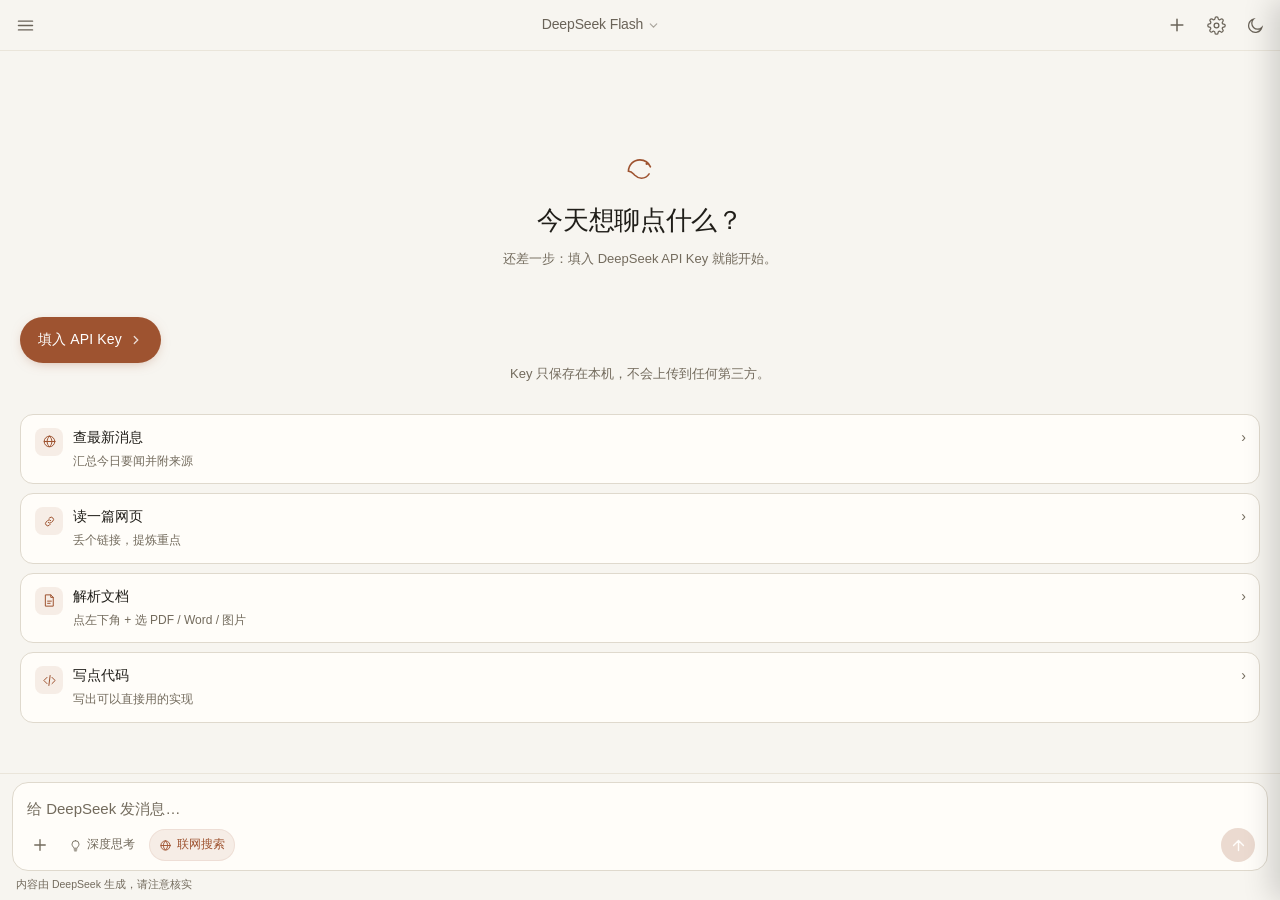
==== commit 938d0c74: "Port web UI to Android shell and fix insets/keyboard/session bugs - Port chat UI: bubbles, avatar, p" ====
--- a/android-app/app/src/main/assets/www/index.html
+++ b/android-app/app/src/main/assets/www/index.html
@@ -83,20 +83,38 @@
   <div class="composer-wrap">
     <div class="attach-strip" id="attachStrip" hidden></div>
     <div class="composer" id="composer">
-      <button class="icon-btn attach-btn" id="btnAttach" aria-label="添加文件">
-        <svg viewBox="0 0 24 24" width="20" height="20" fill="none" stroke="currentColor" stroke-width="1.7" stroke-linecap="round">
-          <path d="M12 5v14M5 12h14"/>
-        </svg>
-      </button>
-      <textarea id="input" rows="1" placeholder="发消息…" autocomplete="off"></textarea>
-      <button class="send-btn" id="btnSend" disabled aria-label="发送">
-        <svg class="ico-send" viewBox="0 0 24 24" width="18" height="18" fill="none" stroke="currentColor" stroke-width="2" stroke-linecap="round" stroke-linejoin="round">
-          <path d="M12 19V5M5 12l7-7 7 7"/>
-        </svg>
-        <svg class="ico-stop" viewBox="0 0 24 24" width="15" height="15" fill="currentColor">
-          <rect x="6" y="6" width="12" height="12" rx="2.5"/>
-        </svg>
-      </button>
+      <textarea id="input" rows="1" placeholder="给 DeepSeek 发消息…" autocomplete="off"></textarea>
+      <div class="composer-tools">
+        <button class="icon-btn attach-btn" id="btnAttach" type="button" aria-label="添加文件">
+          <svg viewBox="0 0 24 24" width="18" height="18" fill="none" stroke="currentColor" stroke-width="1.8" stroke-linecap="round">
+            <path d="M12 5v14M5 12h14"/>
+          </svg>
+        </button>
+        <button class="tool-pill" id="btnThink" type="button" aria-pressed="false" aria-label="深度思考">
+          <svg viewBox="0 0 24 24" width="13" height="13" fill="none" stroke="currentColor" stroke-width="1.7" stroke-linecap="round" stroke-linejoin="round">
+            <path d="M12 3a6.5 6.5 0 0 0-6.5 6.5c0 2.4 1.3 3.9 2.3 5.2.6.8.9 1.6 1 2.3h6.4c.1-.7.4-1.5 1-2.3 1-1.3 2.3-2.8 2.3-5.2A6.5 6.5 0 0 0 12 3Z"/>
+            <path d="M9.5 20h5M10.5 22h3"/>
+          </svg>
+          <span>深度思考</span>
+        </button>
+        <button class="tool-pill" id="btnSearch" type="button" aria-pressed="true" aria-label="联网搜索">
+          <svg viewBox="0 0 24 24" width="13" height="13" fill="none" stroke="currentColor" stroke-width="1.7" stroke-linecap="round">
+            <circle cx="12" cy="12" r="8.5"/><path d="M3.5 12h17M12 3.5c2.5 2.3 3.8 5.2 3.8 8.5s-1.3 6.2-3.8 8.5c-2.5-2.3-3.8-5.2-3.8-8.5S9.5 5.8 12 3.5Z"/>
+          </svg>
+          <span>联网搜索</span>
+        </button>
+        <div class="composer-actions">
+          <button class="edit-cancel" id="btnEditCancel" type="button" hidden>取消</button>
+          <button class="send-btn" id="btnSend" disabled aria-label="发送">
+            <svg class="ico-send" viewBox="0 0 24 24" width="17" height="17" fill="none" stroke="currentColor" stroke-width="2" stroke-linecap="round" stroke-linejoin="round">
+              <path d="M12 19V5M5 12l7-7 7 7"/>
+            </svg>
+            <svg class="ico-stop" viewBox="0 0 24 24" width="15" height="15" fill="currentColor">
+              <rect x="6" y="6" width="12" height="12" rx="2.5"/>
+            </svg>
+          </button>
+        </div>
+      </div>
     </div>
     <div class="composer-hint">
       <span id="hintText">内容由 DeepSeek 生成，请注意核实</span>
@@ -131,6 +149,18 @@
   <div id="actionBody"></div>
   <button class="action-cancel" id="actionCancel">取消</button>
 </div>
+
+<!-- ============ 来源抽屉（右侧滑出） ============ -->
+<div class="sheet-mask" id="sourcesMask" hidden></div>
+<aside class="sources-sheet" id="sourcesSheet" aria-hidden="true">
+  <div class="sheet-head">
+    <span>参考来源 <em class="sources-count" id="sourcesCount"></em></span>
+    <button class="icon-btn" id="btnCloseSources" aria-label="关闭">
+      <svg viewBox="0 0 24 24" width="18" height="18" fill="none" stroke="currentColor" stroke-width="2" stroke-linecap="round"><path d="M6 6l12 12M18 6 6 18"/></svg>
+    </button>
+  </div>
+  <div class="sources-body" id="sourcesBody"></div>
+</aside>
 
 <!-- ============ 设置 ============ -->
 <div class="sheet-mask" id="settingsMask" hidden></div>
--- a/android-app/app/src/main/assets/www/style.css
+++ b/android-app/app/src/main/assets/www/style.css
@@ -82,6 +82,7 @@
 .app {
   display: flex;
   flex-direction: column;
+  height: 100vh;
   height: 100dvh;
   padding-top: var(--safe-top);
   padding-bottom: var(--safe-bottom);
@@ -140,6 +141,12 @@
   overflow-y: auto;
   overflow-x: hidden;
   -webkit-overflow-scrolling: touch;
+  overscroll-behavior: contain;
+}
+/* 键盘弹起期间锁死主页滚动：打字和拉动只能二选一。
+   设置页(.sheet-body)不锁——键盘会盖住下方字段，必须能滚动去够 */
+body.typing .chat-scroll {
+  overflow: hidden !important;
 }
 .chat-inner {
   padding: 18px 16px 26px;
@@ -147,72 +154,129 @@
 }
 
 /* 欢迎页 */
-.welcome { padding: 8vh 2px 0; }
-.welcome-mark { color: var(--accent); margin-bottom: 22px; }
+.welcome { padding: 9vh 4px 0; }
+.welcome-mark { color: var(--accent); margin-bottom: 20px; display: flex; justify-content: center; }
 .welcome h1 {
   font-family: var(--serif);
-  font-size: 25px;
+  font-size: 26px;
   font-weight: 400;
   line-height: 1.32;
   letter-spacing: -.01em;
-  margin: 0 0 8px;
+  margin: 0 0 10px;
+  text-align: center;
 }
 .welcome p {
   color: var(--text-faint);
-  font-size: 13.5px;
-  margin: 0 0 26px;
-}
-.suggests { border-top: 1px solid var(--line-soft); }
+  font-size: 13px;
+  margin: 0 0 28px;
+  text-align: center;
+  line-height: 1.75;
+}
+.suggests {
+  display: grid;
+  grid-template-columns: 1fr;
+  gap: 9px;
+}
 .suggest {
-  display: block;
+  display: flex;
+  align-items: flex-start;
+  gap: 10px;
   width: 100%;
   text-align: left;
-  padding: 13px 2px;
-  border-bottom: 1px solid var(--line-soft);
+  padding: 13px 14px;
+  border: 1px solid var(--line);
+  border-radius: 13px;
+  background: var(--surface);
   font-size: 14px;
-  color: var(--text-faint);
   line-height: 1.55;
-}
-.suggest b {
-  display: block;
-  color: var(--text);
-  font-weight: 500;
-  margin-bottom: 2px;
-}
-.suggest:active { background: var(--bg-2); }
+  position: relative;
+  transition: border-color .16s, background .16s, transform .16s;
+}
+.suggest:active { background: var(--accent-soft); border-color: var(--accent); }
+.suggest .s-ico {
+  flex: 0 0 auto;
+  width: 28px;
+  height: 28px;
+  border-radius: 8px;
+  display: grid;
+  place-items: center;
+  color: var(--accent);
+  background: var(--accent-soft);
+}
+.suggest .s-main { min-width: 0; display: flex; flex-direction: column; gap: 3px; }
+.suggest b { color: var(--text); font-weight: 500; font-size: 13.5px; }
+.suggest .s-main span {
+  color: var(--text-faint);
+  font-size: 12px;
+  line-height: 1.55;
+}
+.suggest .s-go {
+  position: absolute;
+  right: 13px;
+  top: 12px;
+  color: var(--text-faint);
+  font-size: 14px;
+}
 
 /* 消息 */
 .msg { margin-bottom: 26px; animation: rise .22s ease; }
 @keyframes rise { from { opacity: 0; transform: translateY(4px); } to { opacity: 1; transform: none; } }
 
+/* 骨架：助手带头像，用户气泡靠右 */
+.msg.assistant { display: flex; gap: 10px; }
+.msg-avatar {
+  flex: 0 0 auto;
+  width: 28px;
+  height: 28px;
+  border-radius: 50%;
+  border: 1px solid var(--line);
+  background: var(--surface);
+  color: var(--accent);
+  display: grid;
+  place-items: center;
+  margin-top: 1px;
+}
+.msg-body { flex: 1; min-width: 0; }
+
 .msg-role {
-  font-family: var(--mono);
+  font-size: 12.5px;
+  font-weight: 500;
+  color: var(--text-dim);
+  margin-bottom: 8px;
+  display: flex;
+  align-items: center;
+  gap: 7px;
+}
+.model-tag {
   font-size: 10px;
-  letter-spacing: .12em;
-  text-transform: uppercase;
-  color: var(--text-faint);
-  margin-bottom: 7px;
-  display: flex;
-  align-items: center;
-  gap: 7px;
-}
-.model-tag {
-  font-size: 9px;
-  letter-spacing: .08em;
-  border: 1px solid var(--line);
-  border-radius: 3px;
-  padding: 0 4px;
-  color: var(--text-faint);
-}
-
+  font-weight: 400;
+  border-radius: 99px;
+  padding: 0 6px;
+  line-height: 1.7;
+  background: var(--bg-2);
+  color: var(--text-faint);
+}
+
+/* 用户消息：右侧浅色气泡 */
+.msg.user { display: flex; justify-content: flex-end; }
+.msg.user .msg-body {
+  flex: 0 1 auto;
+  max-width: 86%;
+  display: flex;
+  flex-direction: column;
+  align-items: flex-end;
+}
 .msg.user .bubble {
-  font-size: 15.5px;
+  font-size: 15px;
   line-height: 1.68;
   white-space: pre-wrap;
   word-break: break-word;
-  border-left: 1px solid var(--line);
-  padding-left: 13px;
-}
+  background: var(--bg-2);
+  border: 1px solid var(--line-soft);
+  border-radius: 16px 16px 4px 16px;
+  padding: 10px 14px;
+}
+.msg.user .msg-files { display: flex; flex-wrap: wrap; gap: 6px; justify-content: flex-end; margin-top: 6px; }
 
 .prose {
   font-size: 15px;
@@ -322,9 +386,51 @@
   white-space: nowrap;
 }
 
-/* 思考 */
+/* 思考 + 执行过程总面板：两层折叠（总面板 → 内嵌思考块） */
+.process-box {
+  margin: 0 0 13px;
+  border: 1px solid var(--line);
+  border-radius: 11px;
+  background: var(--surface);
+  overflow: hidden;
+}
+.process-head {
+  display: flex;
+  align-items: center;
+  gap: 8px;
+  width: 100%;
+  padding: 9px 12px;
+  font-size: 12.5px;
+  color: var(--text-dim);
+  text-align: left;
+}
+.process-head .p-title { font-weight: 500; }
+.process-head .p-meta {
+  font-family: var(--mono);
+  font-size: 10.5px;
+  color: var(--text-faint);
+}
+.process-head .caret {
+  margin-left: auto;
+  transition: transform .2s;
+  opacity: .6;
+}
+.process-box.open .process-head .caret { transform: rotate(90deg); }
+.process-head .p-more {
+  font-size: 11.5px;
+  color: var(--text-faint);
+  flex: 0 0 auto;
+}
+.process-body {
+  display: none;
+  padding: 6px 12px 10px;
+  border-top: 1px solid var(--line-soft);
+}
+.process-box.open .process-body { display: block; }
+
+/* 内嵌思考块：左侧细线 + 独立折叠 */
 .reasoning {
-  margin: 0 0 13px;
+  margin: 4px 0 8px;
   border-left: 1px solid var(--line);
   padding-left: 12px;
 }
@@ -340,6 +446,7 @@
 }
 .reasoning-head .caret { margin-left: auto; transition: transform .18s; opacity: .6; }
 .reasoning.open .reasoning-head .caret { transform: rotate(90deg); }
+.reasoning-head .r-more { font-size: 11.5px; color: var(--text-faint); flex: 0 0 auto; }
 .reasoning-body {
   display: none;
   margin-top: 8px;
@@ -467,17 +574,21 @@
 }
 @keyframes blink { 50% { opacity: .15; } }
 
-.msg-actions { display: flex; gap: 4px; margin-top: 8px; }
+.msg-actions { display: flex; gap: 2px; margin-top: 8px; }
 .msg-actions button {
-  font-size: 12px;
-  color: var(--text-faint);
-  padding: 5px 9px;
-  border-radius: 7px;
+  display: inline-flex;
+  align-items: center;
+  gap: 5px;
+  font-size: 11.5px;
+  color: var(--text-faint);
+  padding: 5px 8px;
+  border-radius: 8px;
   border: 1px solid transparent;
 }
-.msg-actions button:active { background: var(--bg-2); }
+.msg-actions button svg { flex: 0 0 auto; }
+.msg-actions button:active { background: var(--bg-2); color: var(--text); }
 /* 用户提问的操作行：触屏没有 hover，常显 */
-.msg.user .user-actions { margin-top: 6px; }
+.msg.user .user-actions { margin-top: 5px; }
 
 /* 分支切换器 ‹ 1/2 ›：贴在角色行末尾 */
 .branch-switch {
@@ -512,30 +623,60 @@
 }
 .composer {
   display: flex;
-  align-items: flex-end;
+  flex-direction: column;
   gap: 4px;
   background: var(--surface);
   border: 1px solid var(--line);
-  border-radius: 12px;
-  padding: 4px 5px 4px 2px;
-}
-.composer:focus-within { border-color: var(--text-faint); }
+  border-radius: 16px;
+  padding: 10px 12px 8px;
+  transition: border-color .16s, box-shadow .16s;
+}
+.composer:focus-within { border-color: var(--accent); box-shadow: 0 0 0 3px var(--accent-soft); }
 .composer textarea {
   flex: 1;
   background: transparent;
   border: 0;
   outline: 0;
   resize: none;
-  padding: 9px 4px;
+  padding: 4px 2px;
   max-height: 132px;
   font-size: 15px;
   line-height: 1.55;
 }
 .composer textarea::placeholder { color: var(--text-faint); }
-.attach-btn { width: 36px; height: 36px; color: var(--text-faint); }
+.composer-tools { display: flex; align-items: center; gap: 4px; }
+.composer-actions { display: flex; align-items: center; gap: 6px; margin-left: auto; }
+.attach-btn {
+  width: 30px; height: 30px;
+  color: var(--text-faint);
+  flex: 0 0 auto;
+}
+.tool-pill {
+  display: inline-flex;
+  align-items: center;
+  gap: 5px;
+  padding: 5px 9px;
+  border-radius: 99px;
+  border: 1px solid transparent;
+  font-size: 11.5px;
+  color: var(--text-faint);
+  transition: .15s;
+}
+.tool-pill:active { background: var(--bg-2); color: var(--text); }
+.tool-pill[aria-pressed="true"] {
+  color: var(--accent);
+  background: var(--accent-soft);
+  border-color: var(--accent-soft);
+}
+.edit-cancel {
+  font-size: 12px;
+  color: var(--text-faint);
+  padding: 5px 8px;
+}
+.edit-cancel:active { color: var(--text); }
 .send-btn {
-  width: 36px; height: 36px;
-  border-radius: 9px;
+  width: 34px; height: 34px;
+  border-radius: 50%;
   background: var(--accent);
   color: #fff;
   display: grid;
@@ -684,7 +825,8 @@
 .sheet-foot {
   display: flex;
   gap: 10px;
-  padding: 10px 18px calc(10px + var(--safe-bottom));
+  /* .fullsheet 已带 padding-bottom: var(--safe-bottom)，这里再加会把按钮顶上去 */
+  padding: 10px 18px;
   border-top: 1px solid var(--line-soft);
   background: var(--bg-2);
 }
@@ -826,48 +968,96 @@
 }
 .prose sup.cite:active { background: var(--accent); color: var(--surface); }
 
-.prose .sources {
-  margin: 18px 0 2px;
-  padding-top: 12px;
-  border-top: 1px solid var(--line-soft);
-}
-.prose .sources-head {
+/* 回答末尾的来源入口胶囊 */
+.sources-trigger {
+  display: inline-flex;
+  align-items: center;
+  gap: 6px;
+  margin-top: 10px;
+  padding: 6px 11px;
+  border: 1px solid var(--line);
+  border-radius: 999px;
+  background: var(--surface);
+  color: var(--text-dim);
+  font-size: 12px;
+  transition: border-color .15s, color .15s, background .15s;
+}
+.sources-trigger:active { border-color: var(--accent); color: var(--accent); }
+
+/* 右侧来源抽屉 */
+.sources-sheet {
+  position: fixed;
+  top: 0; right: 0; bottom: 0;
+  width: min(88vw, 360px);
+  background: var(--bg);
+  border-left: 1px solid var(--line);
+  box-shadow: -8px 0 28px rgba(0, 0, 0, .16);
+  z-index: 46;
+  display: flex;
+  flex-direction: column;
+  padding-top: var(--safe-top);
+  padding-bottom: var(--safe-bottom);
+  transform: translateX(100%);
+  transition: transform .22s cubic-bezier(.2, .8, .2, 1);
+}
+.sources-sheet.open { transform: translateX(0); }
+.sources-count {
   font-family: var(--mono);
-  font-size: 10px;
-  letter-spacing: .12em;
-  text-transform: uppercase;
-  color: var(--text-faint);
-  margin-bottom: 7px;
-}
-.prose .source-row {
-  display: flex;
-  gap: 8px;
-  align-items: baseline;
-  padding: 5px 0;
+  font-style: normal;
+  font-size: 11px;
+  color: var(--text-faint);
+}
+.sources-body {
+  flex: 1;
+  overflow-y: auto;
+  padding: 12px 14px 24px;
+  display: flex;
+  flex-direction: column;
+  gap: 9px;
+}
+.source-card {
+  display: flex;
+  gap: 10px;
+  padding: 11px 12px;
+  border: 1px solid var(--line);
+  border-radius: 10px;
+  background: var(--surface);
   text-decoration: none;
-  border-bottom: 1px solid var(--line-soft);
-}
-.prose .source-row:last-child { border-bottom: 0; }
-.prose .sd-idx {
+  color: inherit;
+}
+.source-card:active { border-color: var(--accent); background: var(--bg-2); }
+.source-card.hit { border-color: var(--accent); background: var(--accent-soft); }
+.source-idx {
+  flex: 0 0 auto;
+  width: 20px;
+  height: 20px;
+  border-radius: 6px;
+  background: var(--accent-soft);
+  color: var(--accent);
   font-family: var(--mono);
-  font-size: 10px;
-  color: var(--text-faint);
-  flex: 0 0 14px;
-}
-.prose .sd-main { display: flex; flex-direction: column; gap: 1px; min-width: 0; }
-.prose .sd-title {
-  font-size: 12.5px;
+  font-size: 11px;
+  font-weight: 600;
+  display: grid;
+  place-items: center;
+  margin-top: 1px;
+}
+.source-main { min-width: 0; flex: 1; }
+.source-title {
+  display: block;
+  font-size: 13px;
+  font-weight: 500;
   color: var(--text);
   line-height: 1.45;
+  margin-bottom: 3px;
+}
+.source-url {
+  display: block;
+  font-family: var(--mono);
+  font-size: 10.5px;
+  color: var(--text-faint);
   overflow: hidden;
-  display: -webkit-box;
-  -webkit-line-clamp: 2;
-  -webkit-box-orient: vertical;
-}
-.prose .sd-url {
-  font-family: var(--mono);
-  font-size: 10px;
-  color: var(--text-faint);
+  text-overflow: ellipsis;
+  white-space: nowrap;
 }
 
 /* 工具卡状态 */
@@ -1147,8 +1337,9 @@
 .chip .c-x:active { background: var(--bg-2); }
 .sess:active { background: var(--bg-2); }
 .tool-head:active,
-.reasoning-head:active { background: var(--bg-2); }
-.suggest:active { background: var(--bg-2); }
+.reasoning-head:active,
+.process-head:active { background: var(--bg-2); }
+.suggest:active { background: var(--accent-soft); }
 .model-pick:active { background: var(--bg-2); }
 .send-btn:active:not(:disabled) { filter: brightness(.94); }
 .to-bottom:active { background: var(--bg-2); }
